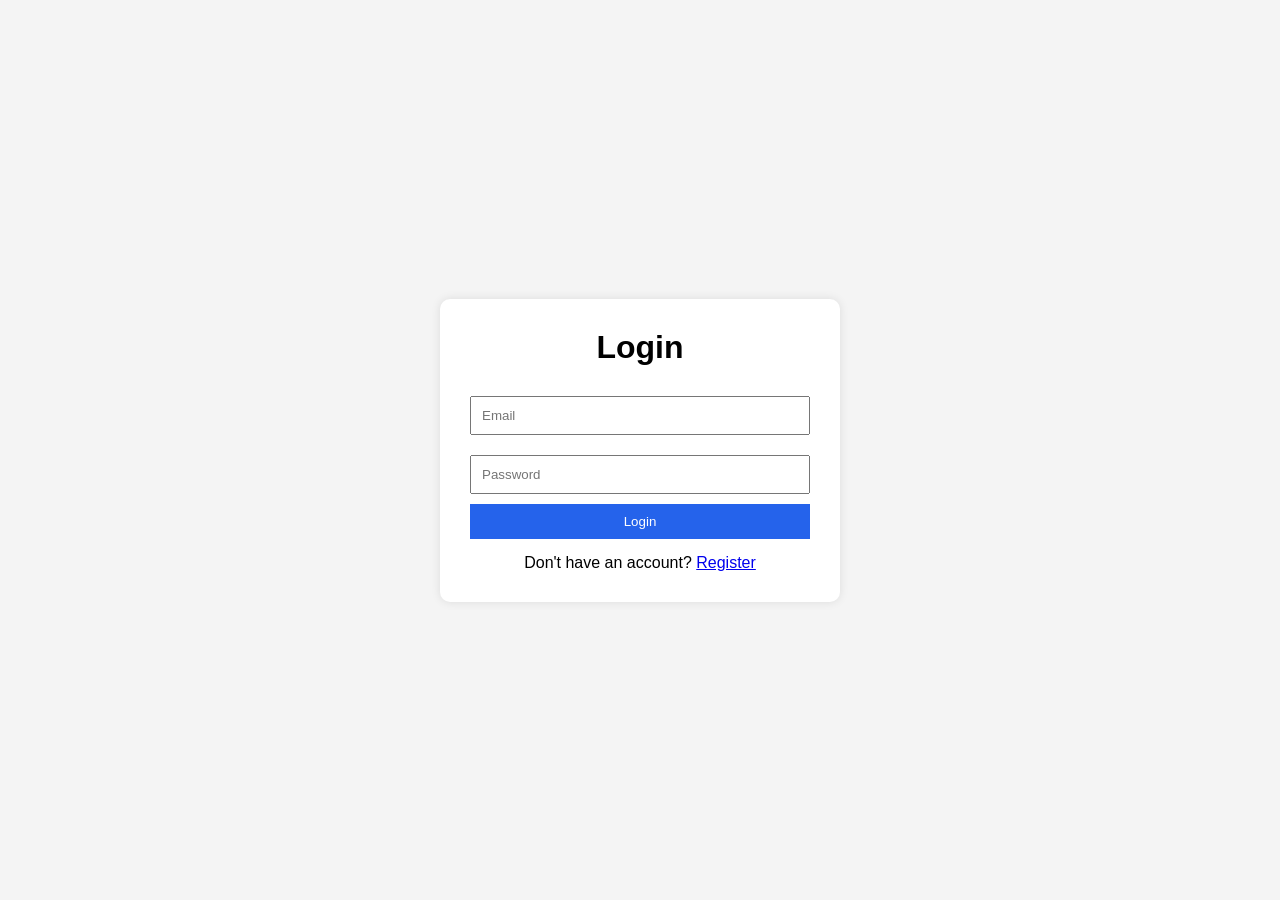
==== frontend/login.html @ 30a7ecf9 "my commits" ====
<!DOCTYPE html>
<html>

<head>
    <title>Login</title>
    <link rel="stylesheet" href="css/auth.css">
</head>

<body>

    <div class="container">

        <h1>Login</h1>

        <input
            type="email"
            id="email"
            placeholder="Email"
        >

        <input
            type="password"
            id="password"
            placeholder="Password"
        >

        <button onclick="loginUser()">
            Login
        </button>

        <p>
            Don't have an account?

            <a href="register.html">
                Register
            </a>
        </p>

    </div>

    <script src="js/config.js"></script>
    <script src="js/auth.js"></script>

</body>
</html>
---- frontend/css/auth.css ----
*{
    margin:0;
    padding:0;
    box-sizing:border-box;
    font-family:Arial,sans-serif;
}

body{
    background:#f4f4f4;
    height:100vh;
    display:flex;
    justify-content:center;
    align-items:center;
}

.container{
    background:white;
    padding:30px;
    width:400px;
    border-radius:10px;
    box-shadow:0 0 10px rgba(0,0,0,0.1);
}

h1{
    text-align:center;
    margin-bottom:20px;
}

input{
    width:100%;
    padding:10px;
    margin:10px 0;
}

button{
    width:100%;
    padding:10px;
    border:none;
    background:#2563eb;
    color:white;
    cursor:pointer;
}

button:hover{
    background:#1d4ed8;
}

p{
    margin-top:15px;
    text-align:center;
}
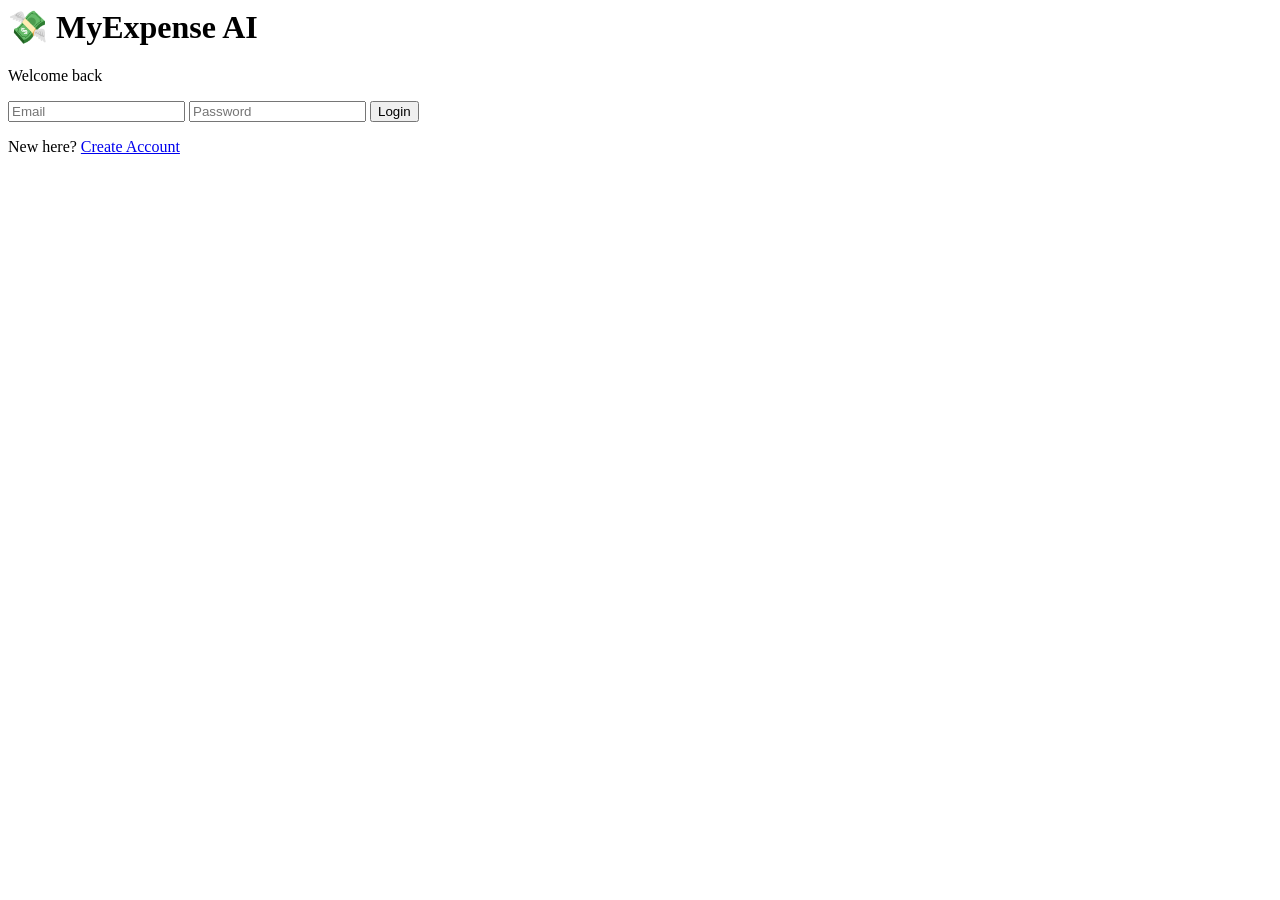
==== commit ac998736: "my commit" ====
--- a/frontend/login.html
+++ b/frontend/login.html
@@ -1,45 +1,44 @@
-<!DOCTYPE html>
-<html>
-
-<head>
-    <title>Login</title>
-    <link rel="stylesheet" href="css/auth.css">
-</head>
-
 <body>
 
-    <div class="container">
+<div class="background">
+    <div class="circle circle1"></div>
+    <div class="circle circle2"></div>
+</div>
 
-        <h1>Login</h1>
+<div class="auth-card">
 
-        <input
-            type="email"
-            id="email"
-            placeholder="Email"
-        >
+    <h1>💸 MyExpense AI</h1>
 
-        <input
-            type="password"
-            id="password"
-            placeholder="Password"
-        >
+    <p class="subtitle">
+        Welcome back
+    </p>
 
-        <button onclick="loginUser()">
-            Login
-        </button>
+    <input
+        type="email"
+        id="email"
+        placeholder="Email"
+    >
 
-        <p>
-            Don't have an account?
+    <input
+        type="password"
+        id="password"
+        placeholder="Password"
+    >
 
-            <a href="register.html">
-                Register
-            </a>
-        </p>
+    <button onclick="loginUser()">
+        Login
+    </button>
 
-    </div>
+    <p>
+        New here?
+        <a href="register.html">
+            Create Account
+        </a>
+    </p>
 
-    <script src="js/config.js"></script>
-    <script src="js/auth.js"></script>
+</div>
 
-</body>
-</html>+<script src="js/config.js"></script>
+<script src="js/auth.js"></script>
+
+</body>
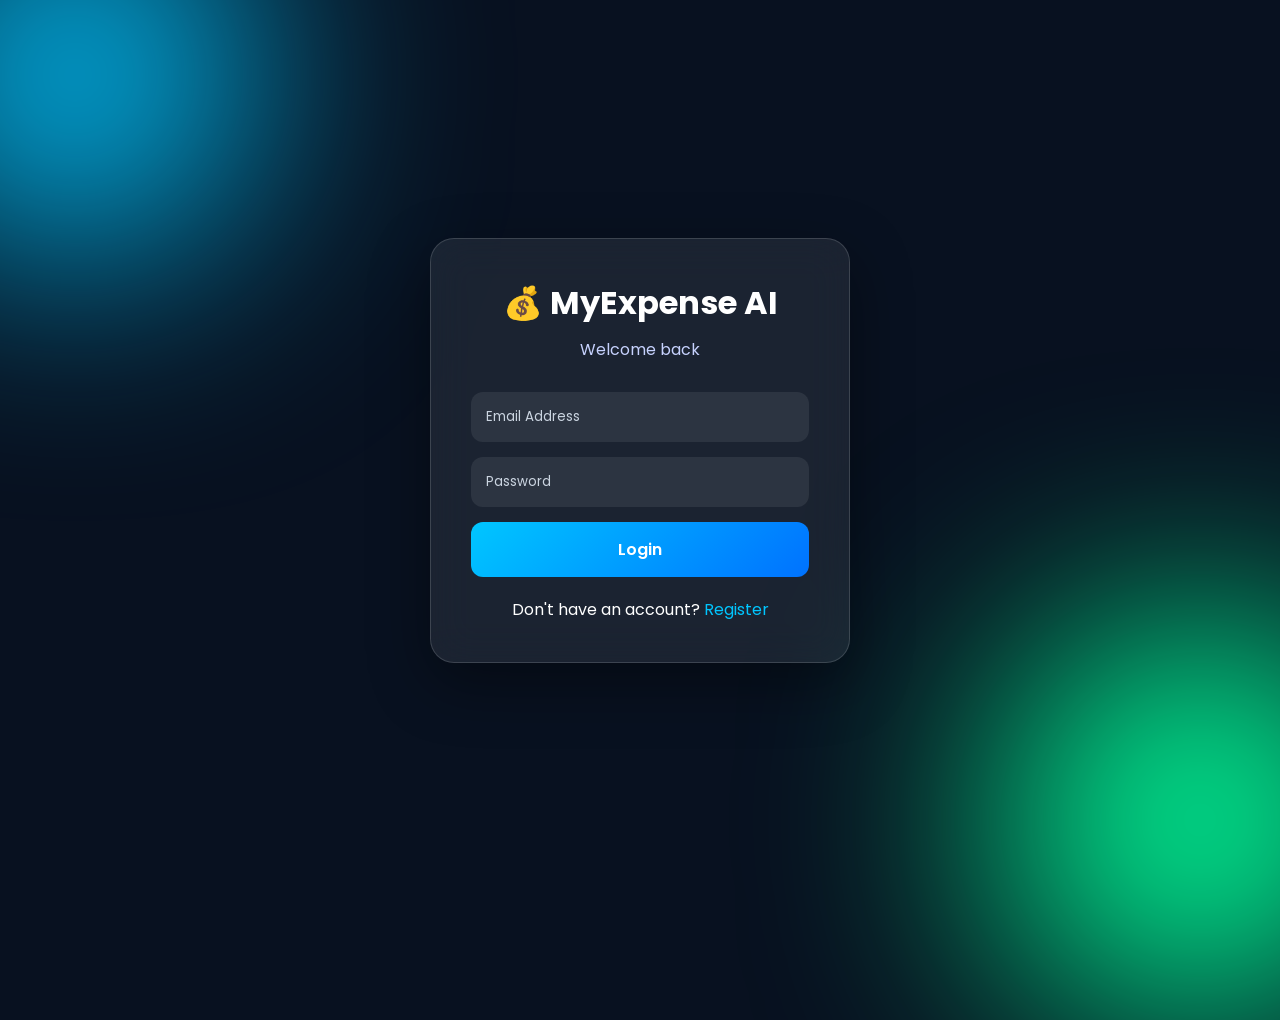
==== commit 3c8022fb: "my commits" ====
--- a/frontend/login.html
+++ b/frontend/login.html
@@ -1,44 +1,52 @@
+<!DOCTYPE html>
+<html lang="en">
+<head>
+    <meta charset="UTF-8">
+    <meta name="viewport" content="width=device-width, initial-scale=1.0">
+    <title>Login | MyExpense AI</title>
+
+    <link rel="stylesheet" href="css/auth.css">
+</head>
 <body>
 
-<div class="background">
-    <div class="circle circle1"></div>
-    <div class="circle circle2"></div>
-</div>
+    <div class="background">
+        <div class="circle circle1"></div>
+        <div class="circle circle2"></div>
+    </div>
 
-<div class="auth-card">
+    <div class="auth-card">
 
-    <h1>💸 MyExpense AI</h1>
+        <h1>💰 MyExpense AI</h1>
 
-    <p class="subtitle">
-        Welcome back
-    </p>
+        <p class="subtitle">
+            Welcome back
+        </p>
 
-    <input
-        type="email"
-        id="email"
-        placeholder="Email"
-    >
+        <input
+            type="email"
+            id="email"
+            placeholder="Email Address"
+        >
 
-    <input
-        type="password"
-        id="password"
-        placeholder="Password"
-    >
+        <input
+            type="password"
+            id="password"
+            placeholder="Password"
+        >
 
-    <button onclick="loginUser()">
-        Login
-    </button>
+        <button onclick="loginUser()">
+            Login
+        </button>
 
-    <p>
-        New here?
-        <a href="register.html">
-            Create Account
-        </a>
-    </p>
+        <p class="switch-page">
+            Don't have an account?
+            <a href="register.html">Register</a>
+        </p>
 
-</div>
+    </div>
 
-<script src="js/config.js"></script>
-<script src="js/auth.js"></script>
+    <script src="js/config.js"></script>
+    <script src="js/auth.js"></script>
 
-</body>+</body>
+</html>
--- a/frontend/css/auth.css
+++ b/frontend/css/auth.css
@@ -0,0 +1,135 @@
+@import url('https://fonts.googleapis.com/css2?family=Poppins:wght@300;400;500;600;700&display=swap');
+
+*{
+    margin:0;
+    padding:0;
+    box-sizing:border-box;
+    font-family:'Poppins',sans-serif;
+}
+
+body{
+    min-height:100vh;
+    display:flex;
+    justify-content:center;
+    align-items:center;
+    background:#081120;
+    overflow:hidden;
+}
+
+.background{
+    position:absolute;
+    width:100%;
+    height:100%;
+}
+
+.circle{
+    position:absolute;
+    border-radius:50%;
+    filter:blur(120px);
+}
+
+.circle1{
+    width:350px;
+    height:350px;
+    background:#00c6ff;
+    top:-100px;
+    left:-100px;
+    animation:float1 10s infinite alternate;
+}
+
+.circle2{
+    width:400px;
+    height:400px;
+    background:#00ff99;
+    bottom:-120px;
+    right:-120px;
+    animation:float2 10s infinite alternate;
+}
+
+@keyframes float1{
+    from{
+        transform:translateY(0);
+    }
+    to{
+        transform:translateY(80px);
+    }
+}
+
+@keyframes float2{
+    from{
+        transform:translateY(0);
+    }
+    to{
+        transform:translateY(-80px);
+    }
+}
+
+.auth-card{
+    width:420px;
+    padding:40px;
+    background:rgba(255,255,255,0.08);
+    backdrop-filter:blur(20px);
+    border:1px solid rgba(255,255,255,0.15);
+    border-radius:24px;
+    box-shadow:0 20px 60px rgba(0,0,0,0.4);
+    z-index:10;
+}
+
+.auth-card h1{
+    color:white;
+    text-align:center;
+    margin-bottom:10px;
+}
+
+.subtitle{
+    text-align:center;
+    color:#c7d2fe;
+    margin-bottom:30px;
+}
+
+.auth-card input{
+    width:100%;
+    padding:15px;
+    margin-bottom:15px;
+    border:none;
+    border-radius:12px;
+    background:rgba(255,255,255,0.08);
+    color:white;
+    outline:none;
+}
+
+.auth-card input::placeholder{
+    color:#cbd5e1;
+}
+
+.auth-card button{
+    width:100%;
+    padding:15px;
+    border:none;
+    border-radius:12px;
+    cursor:pointer;
+    font-size:16px;
+    font-weight:600;
+    color:white;
+    background:linear-gradient(
+        135deg,
+        #00c6ff,
+        #0072ff
+    );
+    transition:0.3s;
+}
+
+.auth-card button:hover{
+    transform:translateY(-2px);
+}
+
+.switch-page{
+    margin-top:20px;
+    text-align:center;
+    color:white;
+}
+
+.switch-page a{
+    color:#00c6ff;
+    text-decoration:none;
+}
